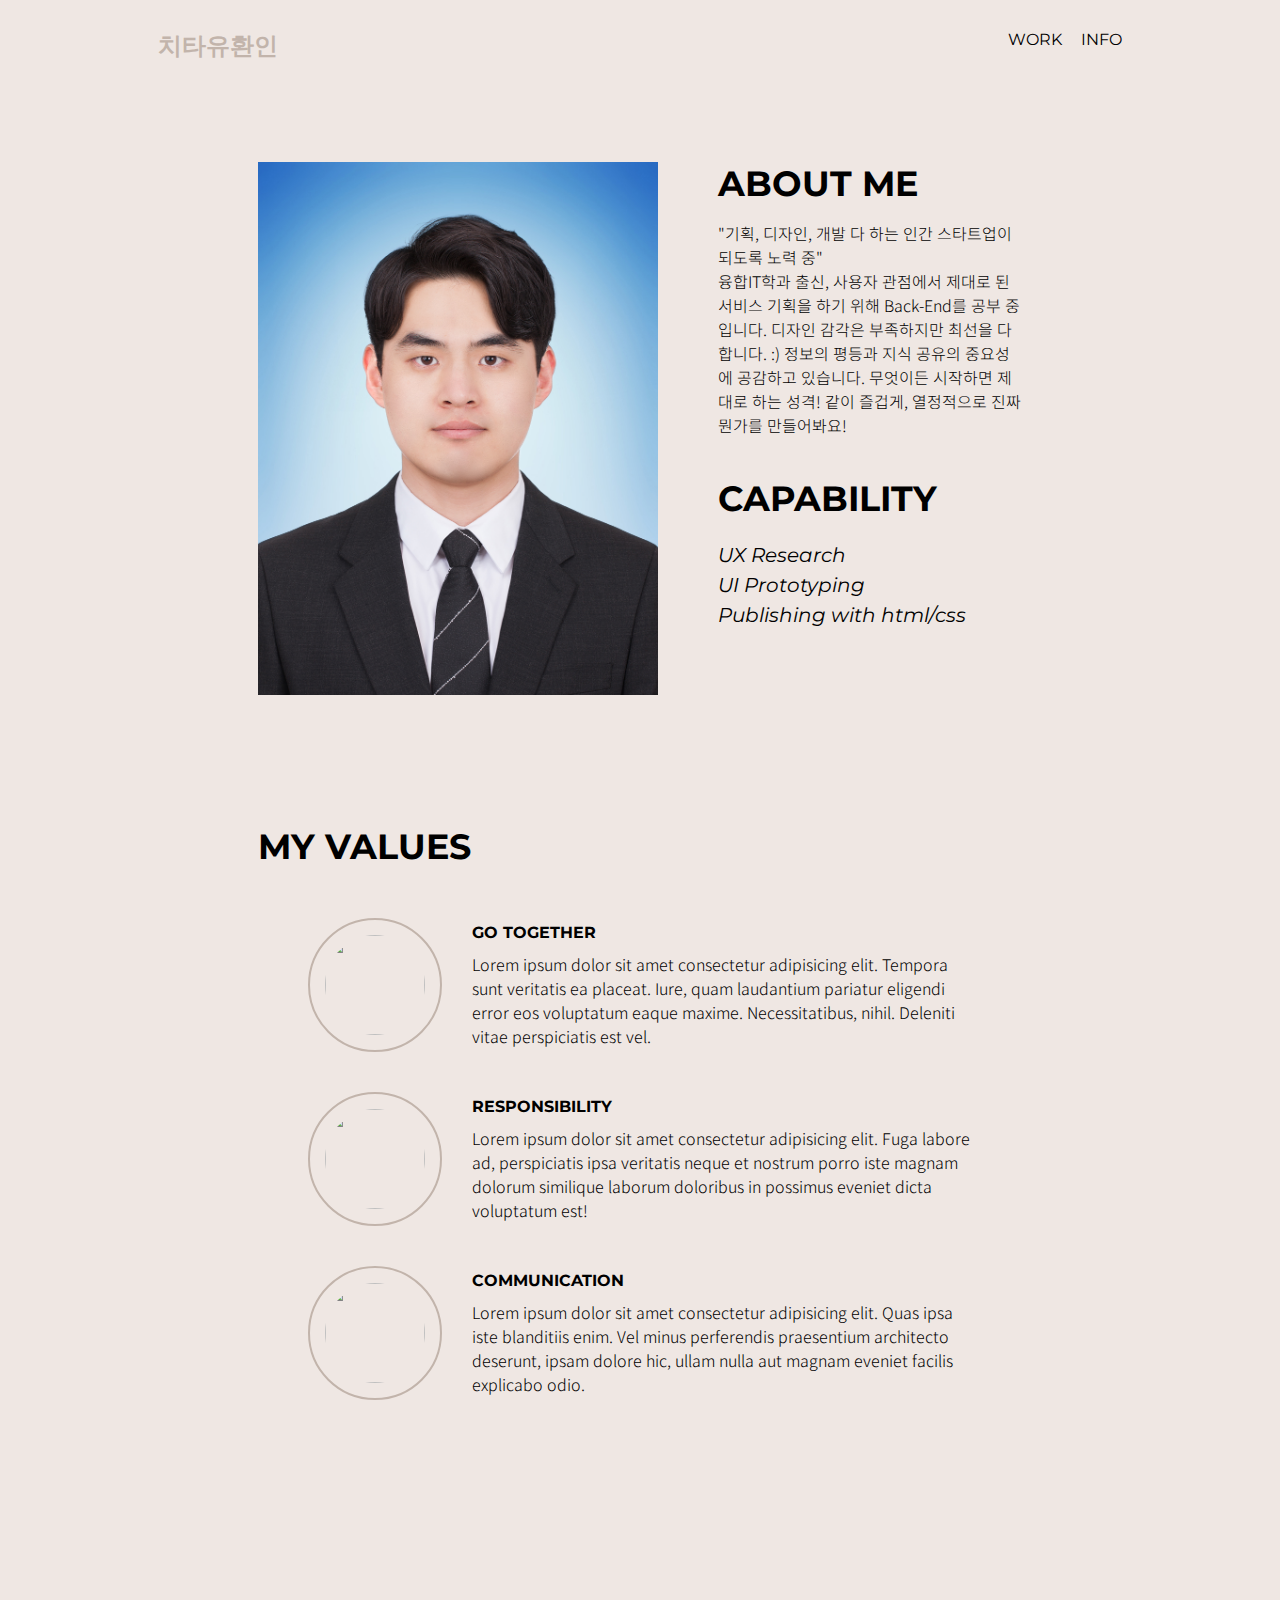
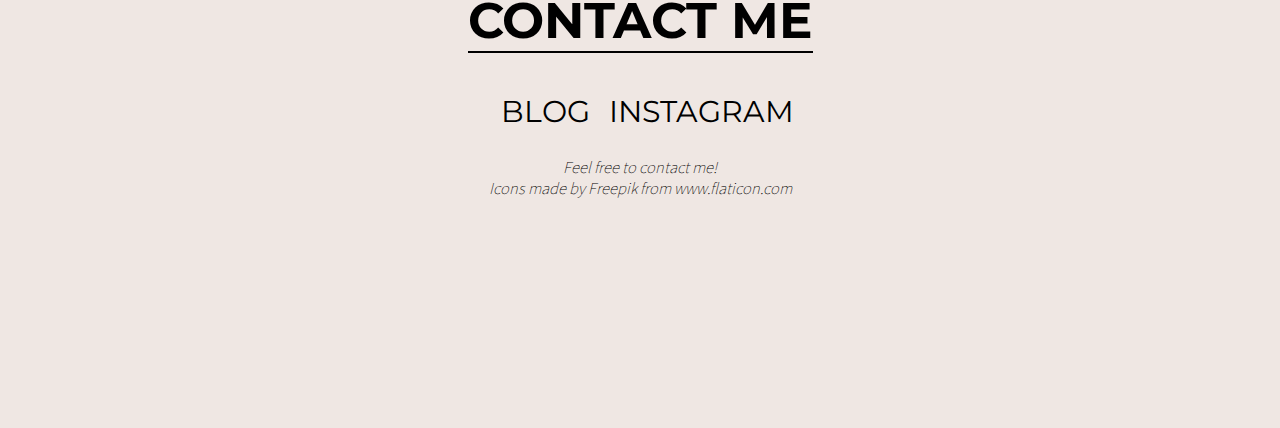
==== info.html @ 23164bc4 "링크 수정" ====
<!DOCTYPE html>
<html lang="en">
<head>
    <meta charset="UTF-8">
    <meta name="viewport" content="width=device-width, initial-scale=1.0">
    <title>INFO</title>

    <link rel="stylesheet" type="text/css" href="/style/style.css">
    
    <link href="https://fonts.googleapis.com/css2?family=Montserrat:ital,wght@0,200;0,400;0,500;0,600;0,800;0,900;1,200;1,400;1,500;1,600;1,800;1,900&display=swap" rel="stylesheet">
    <link href="https://fonts.googleapis.com/css2?family=Noto+Sans+KR:wght@100;300;400;500;700;900&display=swap" rel="stylesheet">


</head>
<body>

    <div class="frame">
        
        <nav class="navigator">
            <h3 class="site-name">치타유환인</h3>
            <ul>
                <li><a class="nav-menu" href="index.html">WORK</a></li>
                <li><a class="nav-menu" href="info.html">INFO</a></li>
            </ul>
        </nav>



        
        <div class="profile-section">
            <img id="profile-picture" src="/img/profile.jpg">
            <div class="introduction">
                <h2>ABOUT ME</h2>
                <p>"기획, 디자인, 개발 다 하는 인간 스타트업이 되도록 노력 중"<br>융합IT학과 출신, 사용자 관점에서 제대로 된 서비스 기획을 하기 위해 Back-End를 공부 중입니다. 디자인 감각은 부족하지만 최선을 다합니다. :) 정보의 평등과 지식 공유의 중요성에 공감하고 있습니다. 무엇이든 시작하면 제대로 하는 성격! 같이 즐겁게, 열정적으로 진짜 뭔가를 만들어봐요! </p>
                <h2>CAPABILITY</h2>
                <p  id="capability">UX Research<br>UI Prototyping<br>Publishing with html/css</p>
            </div>
        </div>

        <h5 class="value-menu">MY VALUES</h5>

        <div class="value-section">
            
            <div class="value">
                <img class="value-icon" src="together.png">
                <div class="value-intro">
                    <h4 class="value-name">GO TOGETHER</h4>
                    <p class="value-exp">Lorem ipsum dolor sit amet consectetur adipisicing elit. Tempora sunt veritatis ea placeat. Iure, quam laudantium pariatur eligendi error eos voluptatum eaque maxime. Necessitatibus, nihil. Deleniti vitae perspiciatis est vel.</p>
                </div>
            </div>


            <div class="value">
                <img class="value-icon" src="partnership.png">
                <div class="value-intro">
                    <h4 class="value-name">RESPONSIBILITY</h4>
                    <p class="value-exp">Lorem ipsum dolor sit amet consectetur adipisicing elit. Fuga labore ad, perspiciatis ipsa veritatis neque et nostrum porro iste magnam dolorum similique laborum doloribus in possimus eveniet dicta voluptatum est!</p>
                </div>
            </div>
            <div class="value">
                <img class="value-icon" src="dove.png">
                <div class="value-intro">
                    <h4 class="value-name">COMMUNICATION</h4>
                    <p class="value-exp">Lorem ipsum dolor sit amet consectetur adipisicing elit. Quas ipsa iste blanditiis enim. Vel minus perferendis praesentium architecto deserunt, ipsam dolore hic, ullam nulla aut magnam eveniet facilis explicabo odio.</p>
                </div>
            </div>
        </div>




        <footer class="footer">
            <h3 class="contact">CONTACT ME</h3>
            <div class="links">
                <a class="kakaotalk" href="https://open.kakao.com/o/sq2VndWf">BLOG</a>
                <a class="github" href="https://github.com/yoohwanihn">INSTAGRAM</a>
            </div>
            <p class="footer-comment"><br>Feel free to contact me!<br>Icons made by <a href="http://www.freepik.com/" title="Freepik">Freepik</a> from <a href="https://www.flaticon.com/" title="Flaticon"> www.flaticon.com</a></p>
        </footer>
        

    </div>

</body>
</html>
---- style/style.css ----
body{
    background-color: #EFE7E3;
}

.frame{
    margin: 30px 150px;
    display: flex;
    flex-direction: column;
}


/*navigator*/

.navigator{
    display: flex;
    flex-direction: row;
    justify-content: space-between;
}

li{
    display: inline;
    align-self: center;
    margin:0;
    margin-left: 15px;
}

ul{
    margin:0;
}

.site-name{
    margin:0;
    font-family: 'Montserrat', sans-serif;
    font-size: 24px;
    color: #C2B4AB;
}

.nav-menu{
    font-family: 'Montserrat', sans-serif;
    font-weight: 400;
    font-size: 16px;
}

a{
    color: black;
    text-decoration: none;
}

a:hover{
    color: white;
    transition: 0.3s;
}


/*dashboard*/


.dashboard{
    display: flex;
    flex-direction: column;
    margin-top: 100px;
    margin-bottom: 70px;
}

.korean-comment{
    font-family: 'Noto Sans KR', sans-serif;
    font-weight: 500;
    font-size: 50px;
}

.sample{
    background-color: pink;
    -webkit-text-stroke: 1px black;
}

.sample:hover{
    background-color: transparent;
    color: white;
    -webkit-text-stroke: 1px black;
    transition: none;
}

.highlight{
    color: white;
    -webkit-text-stroke: 1px black;
}

.highlight:hover{
    background-color: pink;
    color: black;
    transition: none;
}

.type1:hover{
    background-color: yellowgreen;
}

.type2:hover{
    background-color: skyblue;
}

.type3:hover{
    background-color: orange;
}

.english-comment{
    font-family: 'Noto Sans KR', sans-serif;
    font-weight: 100;
    font-size: 15px;
    font-style: italic;

    letter-spacing: -0.3px;
}


/*recent works*/

.recent-menu{
    font-family: 'Montserrat', sans-serif;
    font-size: 15px;
    font-weight: 700;
    color: #C2B4AB;
    
    text-align: right;
    margin-top: 100px;
}



/*footer*/


.footer{
    display: flex;
    flex-direction: column;
    align-items: center;
    margin-bottom: 200px;
}

.contact{
    font-family: 'Montserrat', sans-serif;
    font-size: 50px;
    font-weight: 700;
    color: black;
    margin-bottom: 40px;
    border-bottom: 2px solid black;
}

.links>a{
    font-family: 'Montserrat', sans-serif;
    font-size: 30px;
    font-weight: 400;
    margin-left: 15px;
}

.footer>p{
    font-family: 'Noto Sans KR', sans-serif;
    font-weight: 100;
    font-size: 15px;
    font-style: italic;
    margin: 0;
    margin-top: 5px;
}




/* INFO Section*/


/*profile-section*/

.profile-section{
    display: flex;
    flex-direction: row;
    justify-content: center;
    align-items: flex-start;

    margin: 100px 100px;
}


#profile-picture{
    width: 400px;
    margin-right: 60px;
}

.introduction>h2{
    margin: 0px;
    font-family: 'Montserrat', sans-serif;
    font-size: 35px;
}

.introduction>p{
    font-family: 'Noto Sans KR', sans-serif;
    font-weight: 300;
    font-size: 16px;

    margin-bottom: 40px;
}

#capability{
    font-family: 'Montserrat', sans-serif;
    font-weight: 400;
    font-size: 20px;
    font-style: italic;

    line-height: 30px;
}


/*value section*/

.value-menu{
    font-family: 'Montserrat', sans-serif;
    font-size: 35px;
    margin: 30px 100px;
}

.value-section{
    display: flex;
    flex-direction: column;
    justify-content: flex-start;
    align-content: center;
    margin: 100px 150px;
    margin-top: 20px;
}

.value{
    display: flex;
    flex-direction: row;
    margin-bottom: 40px;
    align-items: center;

}


.value-icon{
    width: 100px;
    height: 100px;

    border: 2px solid #C2B4AB;
    border-radius: 100px;
    padding: 15px;
}

.value-intro{
    margin-left: 30px;
}


.value-name{
    font-family: 'Montserrat', sans-serif;
    font-weight: 700px;
    margin-top: 0px;
    margin-bottom: 10px;
}

.value-exp{
    font-family: 'Noto Sans KR', sans-serif;
    font-weight: 300;
    font-size: 16px;

    margin: 0px;
}




/*footer section*/

.footer-comment{
    text-align: center;
}


a[title="Freepik"]:hover{
    color: black;
    text-decoration: underline;
}

a[title="Flaticon"]:hover{
    color: black;
    text-decoration: underline;
}


/* RECENT WORKS */

.recent-works{
    display: flex;
    flex-direction: column;
}

.article{
    display: flex;
    flex-direction: row;
    margin-bottom: 120px;
    align-items: center;
}

.thumbnail{
    width: 600px;
}

.article-info{
    margin: 0px 20px;
}

.article-name{
    font-family: 'Noto Sans KR', sans-serif;
    font-size: 50px;
    margin-top: 0px;
    margin-bottom: 30px;
}

.article-name:hover{
    color: pink;
    -webkit-text-stroke: 1px black;
    transition: 0.3s;
}



.article-comment{
    font-family: 'Noto Sans KR', sans-serif;
    font-size: 16px;
    font-weight: 100;
}

.more{
    width: content;
    height: content;
    float: right;
    margin-right: 10px;


    font-family: 'Montserrat', sans-serif;
    font-size: 14px;
    background-color: transparent;
    border: none;
    outline: none;
    padding: 0px;
}


#name1{
    position: relative;
    right: 70px;
}

#name1:hover{
    color: skyblue;
}

#name2-1{
    text-align: right;
    position: relative;
    left: 0px;
    margin-bottom: 0px;
}

#name2-2{
    text-align: right;
    position: relative;
    left: 100px;
}

#name2-2:hover{
    color: orange;
}
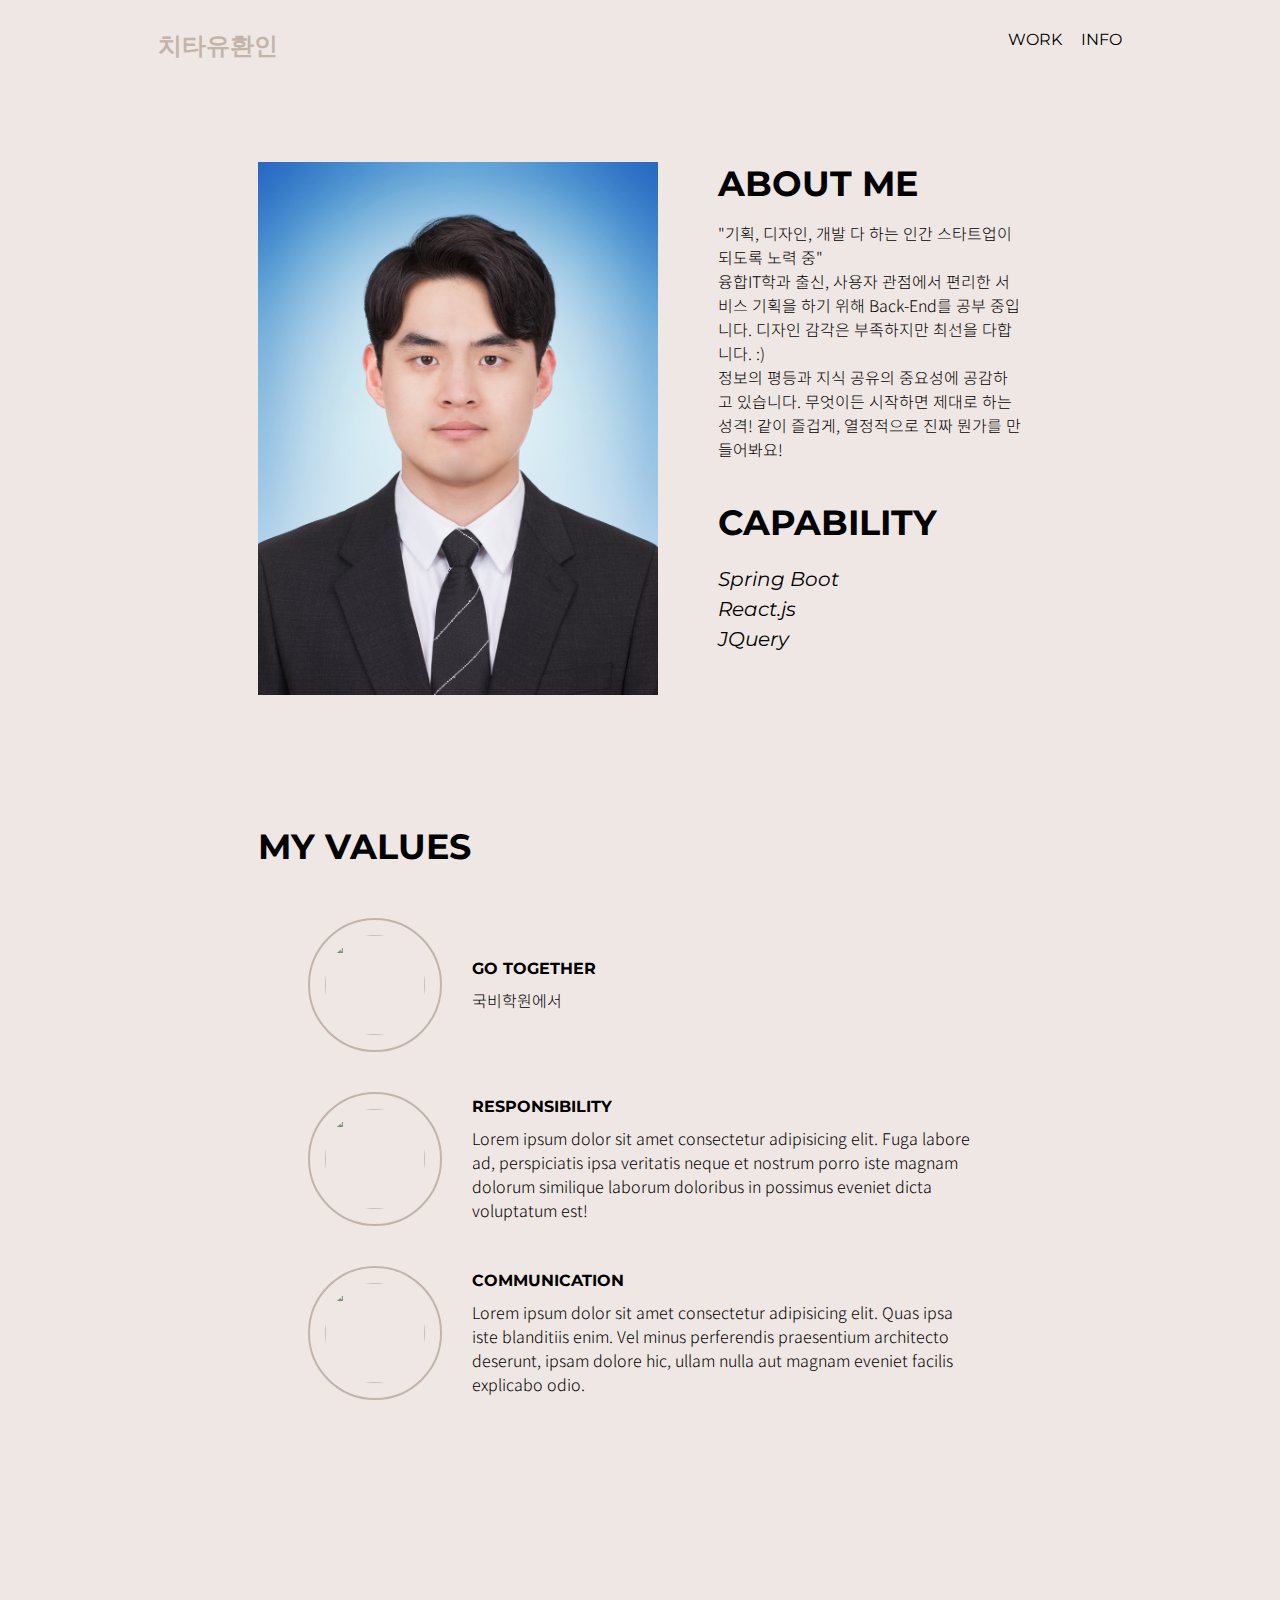
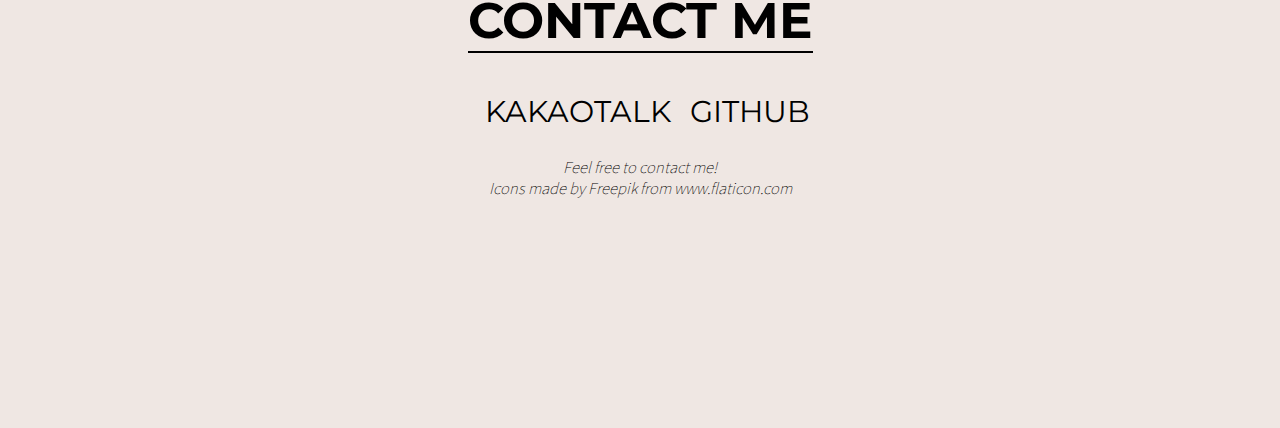
==== commit c9d360ca: "footer수정" ====
--- a/info.html
+++ b/info.html
@@ -31,9 +31,11 @@
             <img id="profile-picture" src="/img/profile.jpg">
             <div class="introduction">
                 <h2>ABOUT ME</h2>
-                <p>"기획, 디자인, 개발 다 하는 인간 스타트업이 되도록 노력 중"<br>융합IT학과 출신, 사용자 관점에서 제대로 된 서비스 기획을 하기 위해 Back-End를 공부 중입니다. 디자인 감각은 부족하지만 최선을 다합니다. :) 정보의 평등과 지식 공유의 중요성에 공감하고 있습니다. 무엇이든 시작하면 제대로 하는 성격! 같이 즐겁게, 열정적으로 진짜 뭔가를 만들어봐요! </p>
+                <p>"기획, 디자인, 개발 다 하는 인간 스타트업이 되도록 노력 중"<br>융합IT학과 출신, 사용자 관점에서 편리한 서비스 기획을 하기 위해 Back-End를 공부 중입니다. 디자인 감각은 부족하지만 최선을 다합니다. :) 
+                    <br>정보의 평등과 지식 공유의 중요성에 공감하고 있습니다. 무엇이든 시작하면 제대로 하는 성격! 같이 즐겁게, 열정적으로 진짜 뭔가를 만들어봐요! 
+                </p>
                 <h2>CAPABILITY</h2>
-                <p  id="capability">UX Research<br>UI Prototyping<br>Publishing with html/css</p>
+                <p  id="capability">Spring Boot<br>React.js<br>JQuery</p>
             </div>
         </div>
 
@@ -45,7 +47,7 @@
                 <img class="value-icon" src="together.png">
                 <div class="value-intro">
                     <h4 class="value-name">GO TOGETHER</h4>
-                    <p class="value-exp">Lorem ipsum dolor sit amet consectetur adipisicing elit. Tempora sunt veritatis ea placeat. Iure, quam laudantium pariatur eligendi error eos voluptatum eaque maxime. Necessitatibus, nihil. Deleniti vitae perspiciatis est vel.</p>
+                    <p class="value-exp">국비학원에서 </p>
                 </div>
             </div>
 
@@ -72,8 +74,8 @@
         <footer class="footer">
             <h3 class="contact">CONTACT ME</h3>
             <div class="links">
-                <a class="kakaotalk" href="https://open.kakao.com/o/sq2VndWf">BLOG</a>
-                <a class="github" href="https://github.com/yoohwanihn">INSTAGRAM</a>
+                <a class="kakaotalk" href="https://open.kakao.com/o/sq2VndWf">KAKAOTALK</a>
+                <a class="github" href="https://github.com/yoohwanihn">GITHUB</a>
             </div>
             <p class="footer-comment"><br>Feel free to contact me!<br>Icons made by <a href="http://www.freepik.com/" title="Freepik">Freepik</a> from <a href="https://www.flaticon.com/" title="Flaticon"> www.flaticon.com</a></p>
         </footer>
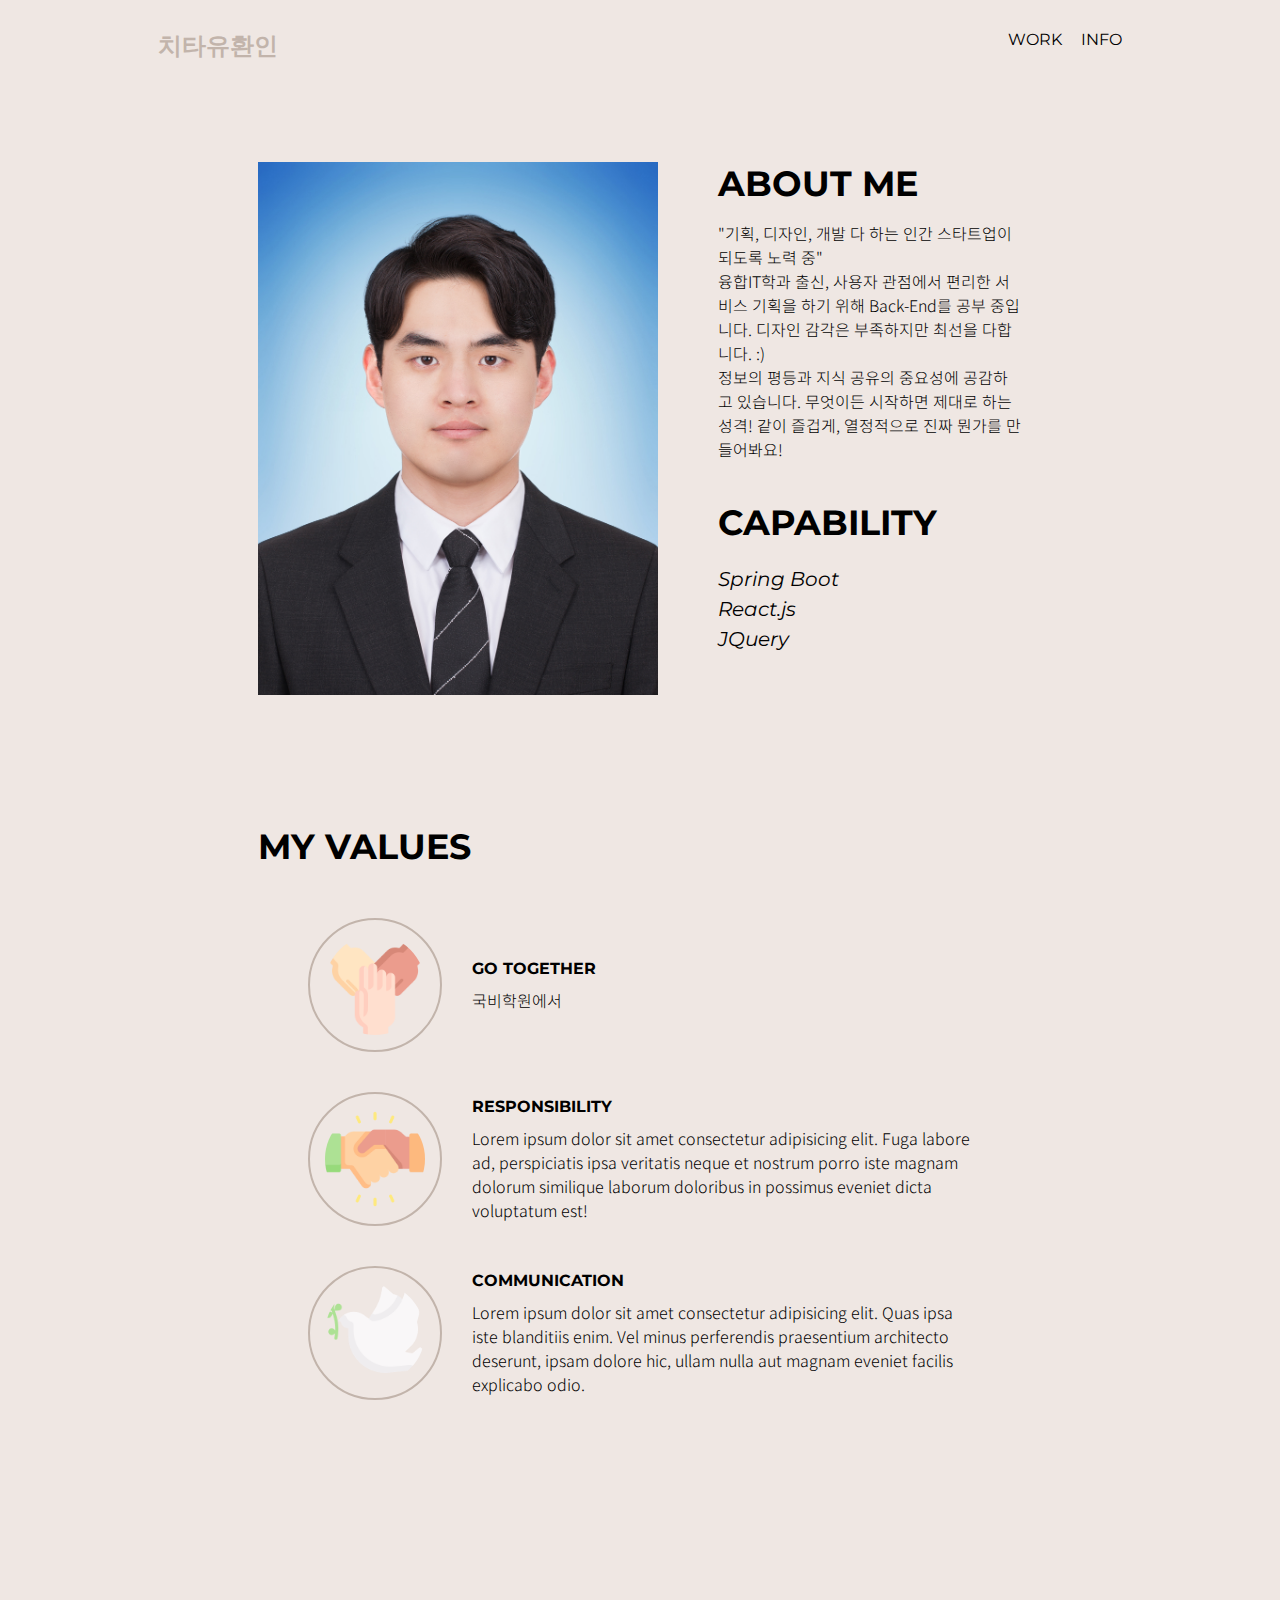
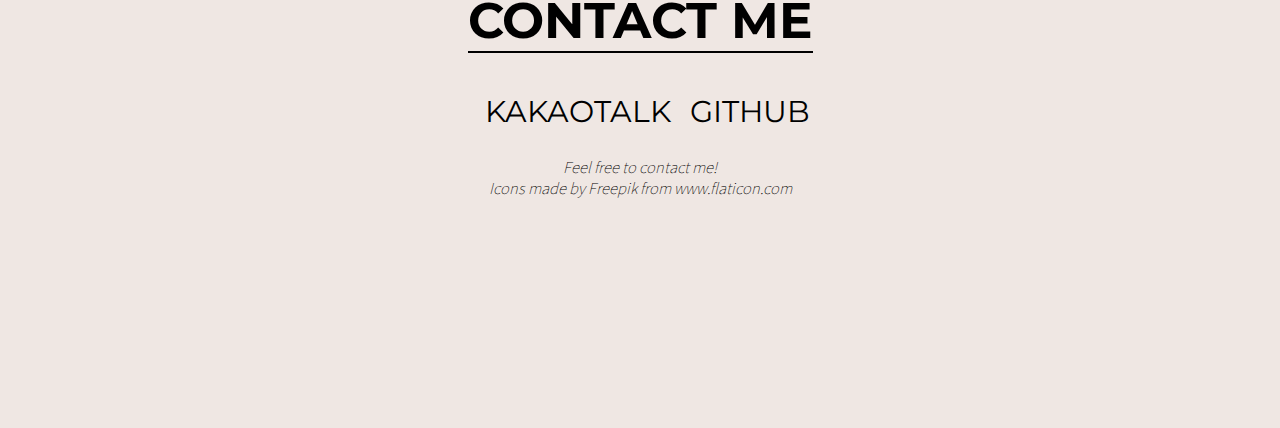
==== commit 555d327d: "img 파일 추가" ====
--- a/info.html
+++ b/info.html
@@ -44,7 +44,7 @@
         <div class="value-section">
             
             <div class="value">
-                <img class="value-icon" src="together.png">
+                <img class="value-icon" src="/img/together.png">
                 <div class="value-intro">
                     <h4 class="value-name">GO TOGETHER</h4>
                     <p class="value-exp">국비학원에서 </p>
@@ -53,14 +53,14 @@
 
 
             <div class="value">
-                <img class="value-icon" src="partnership.png">
+                <img class="value-icon" src="/img/partnership.png">
                 <div class="value-intro">
                     <h4 class="value-name">RESPONSIBILITY</h4>
                     <p class="value-exp">Lorem ipsum dolor sit amet consectetur adipisicing elit. Fuga labore ad, perspiciatis ipsa veritatis neque et nostrum porro iste magnam dolorum similique laborum doloribus in possimus eveniet dicta voluptatum est!</p>
                 </div>
             </div>
             <div class="value">
-                <img class="value-icon" src="dove.png">
+                <img class="value-icon" src="/img/dove.png">
                 <div class="value-intro">
                     <h4 class="value-name">COMMUNICATION</h4>
                     <p class="value-exp">Lorem ipsum dolor sit amet consectetur adipisicing elit. Quas ipsa iste blanditiis enim. Vel minus perferendis praesentium architecto deserunt, ipsam dolore hic, ullam nulla aut magnam eveniet facilis explicabo odio.</p>
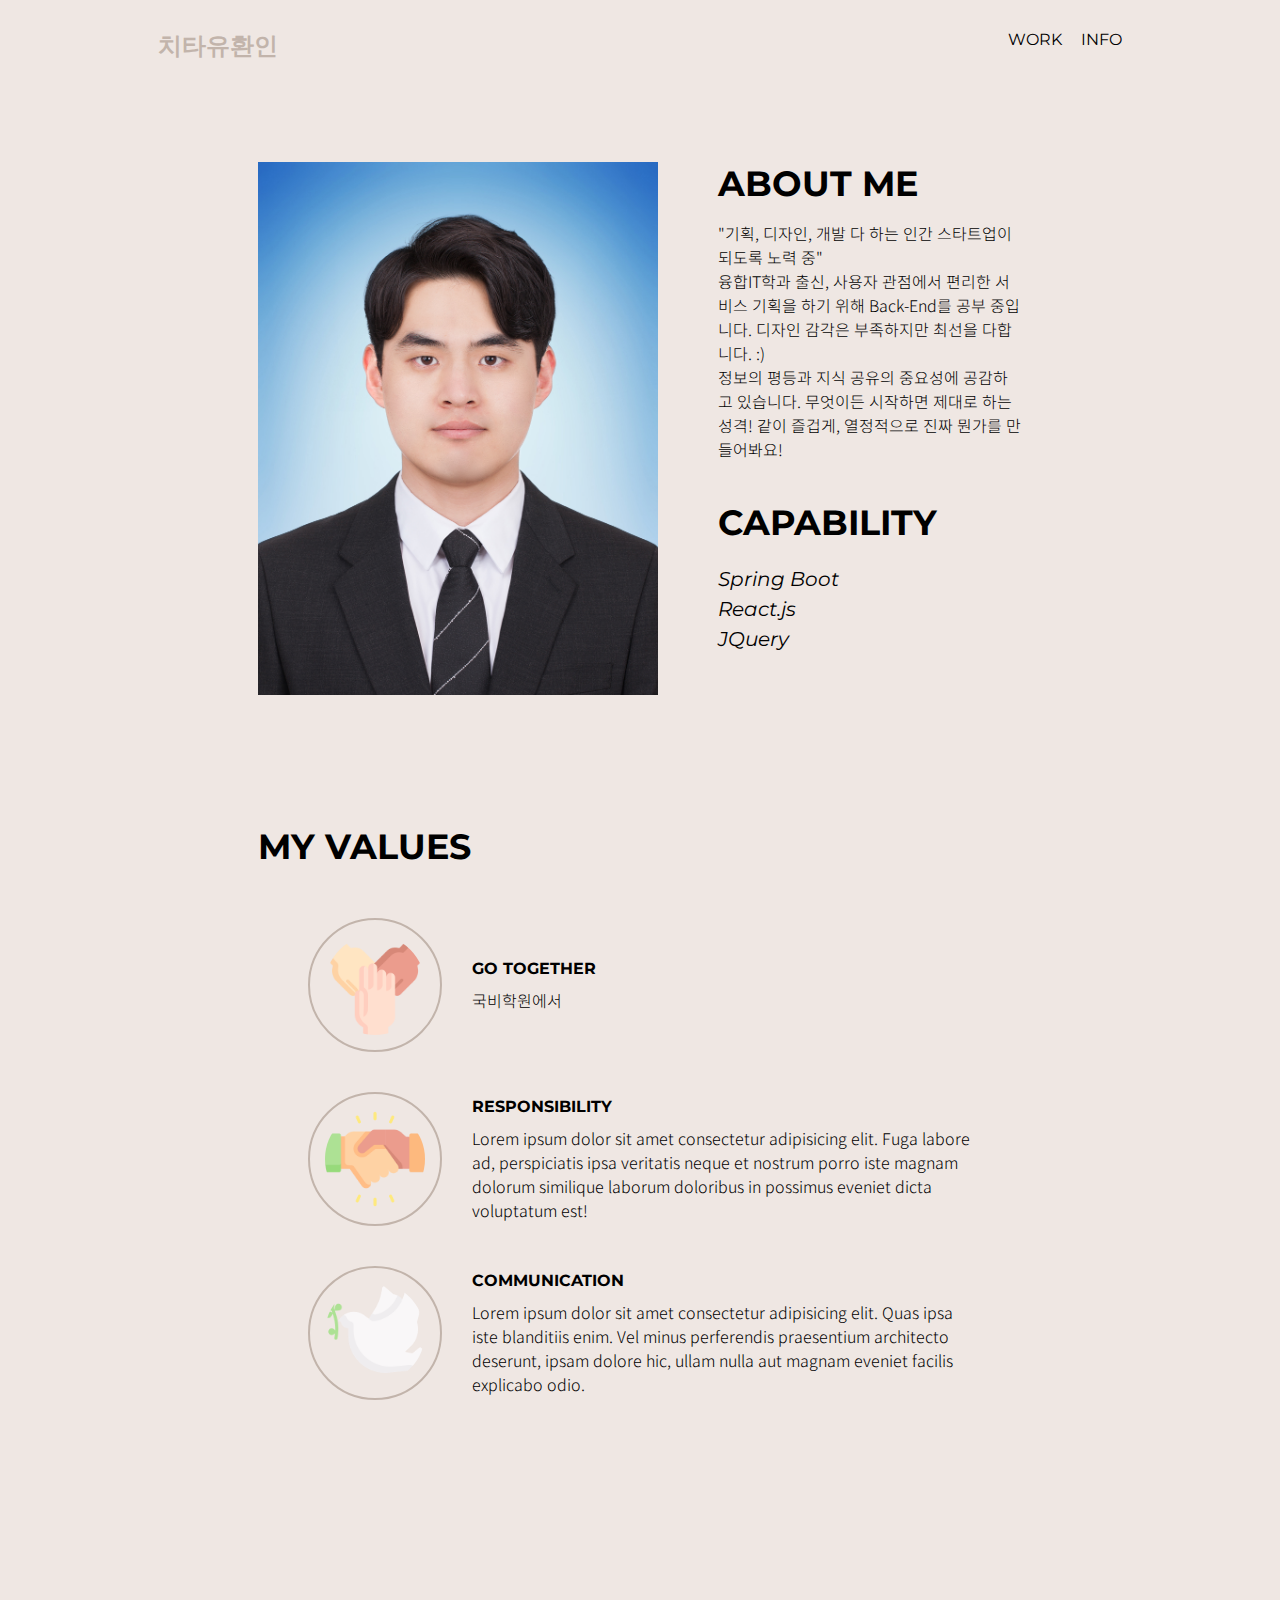
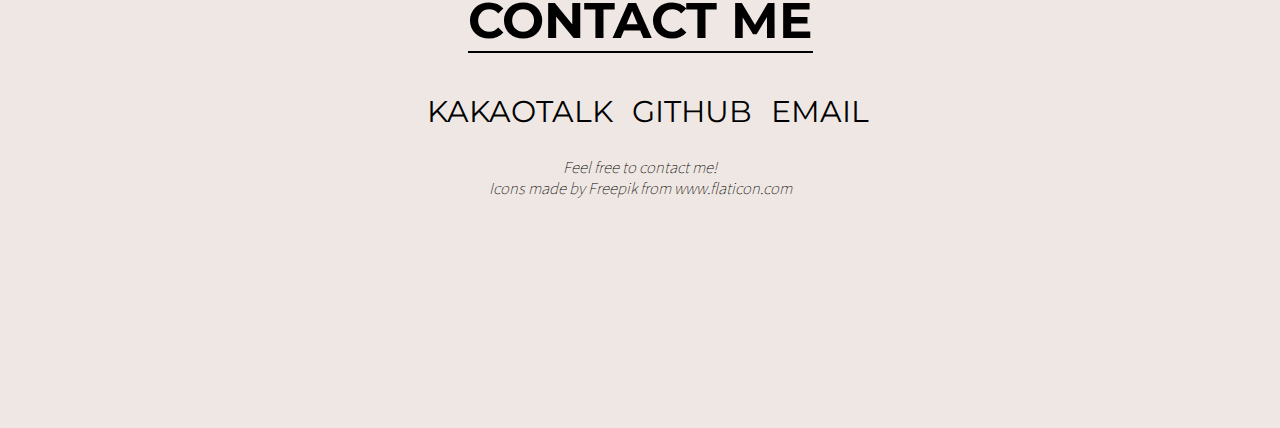
==== commit 55434e2a: "메일 추가" ====
--- a/info.html
+++ b/info.html
@@ -76,6 +76,7 @@
             <div class="links">
                 <a class="kakaotalk" href="https://open.kakao.com/o/sq2VndWf">KAKAOTALK</a>
                 <a class="github" href="https://github.com/yoohwanihn">GITHUB</a>
+                <a class="email" href="mailto:iibuzz@naver.com">EMAIL</a>
             </div>
             <p class="footer-comment"><br>Feel free to contact me!<br>Icons made by <a href="http://www.freepik.com/" title="Freepik">Freepik</a> from <a href="https://www.flaticon.com/" title="Flaticon"> www.flaticon.com</a></p>
         </footer>
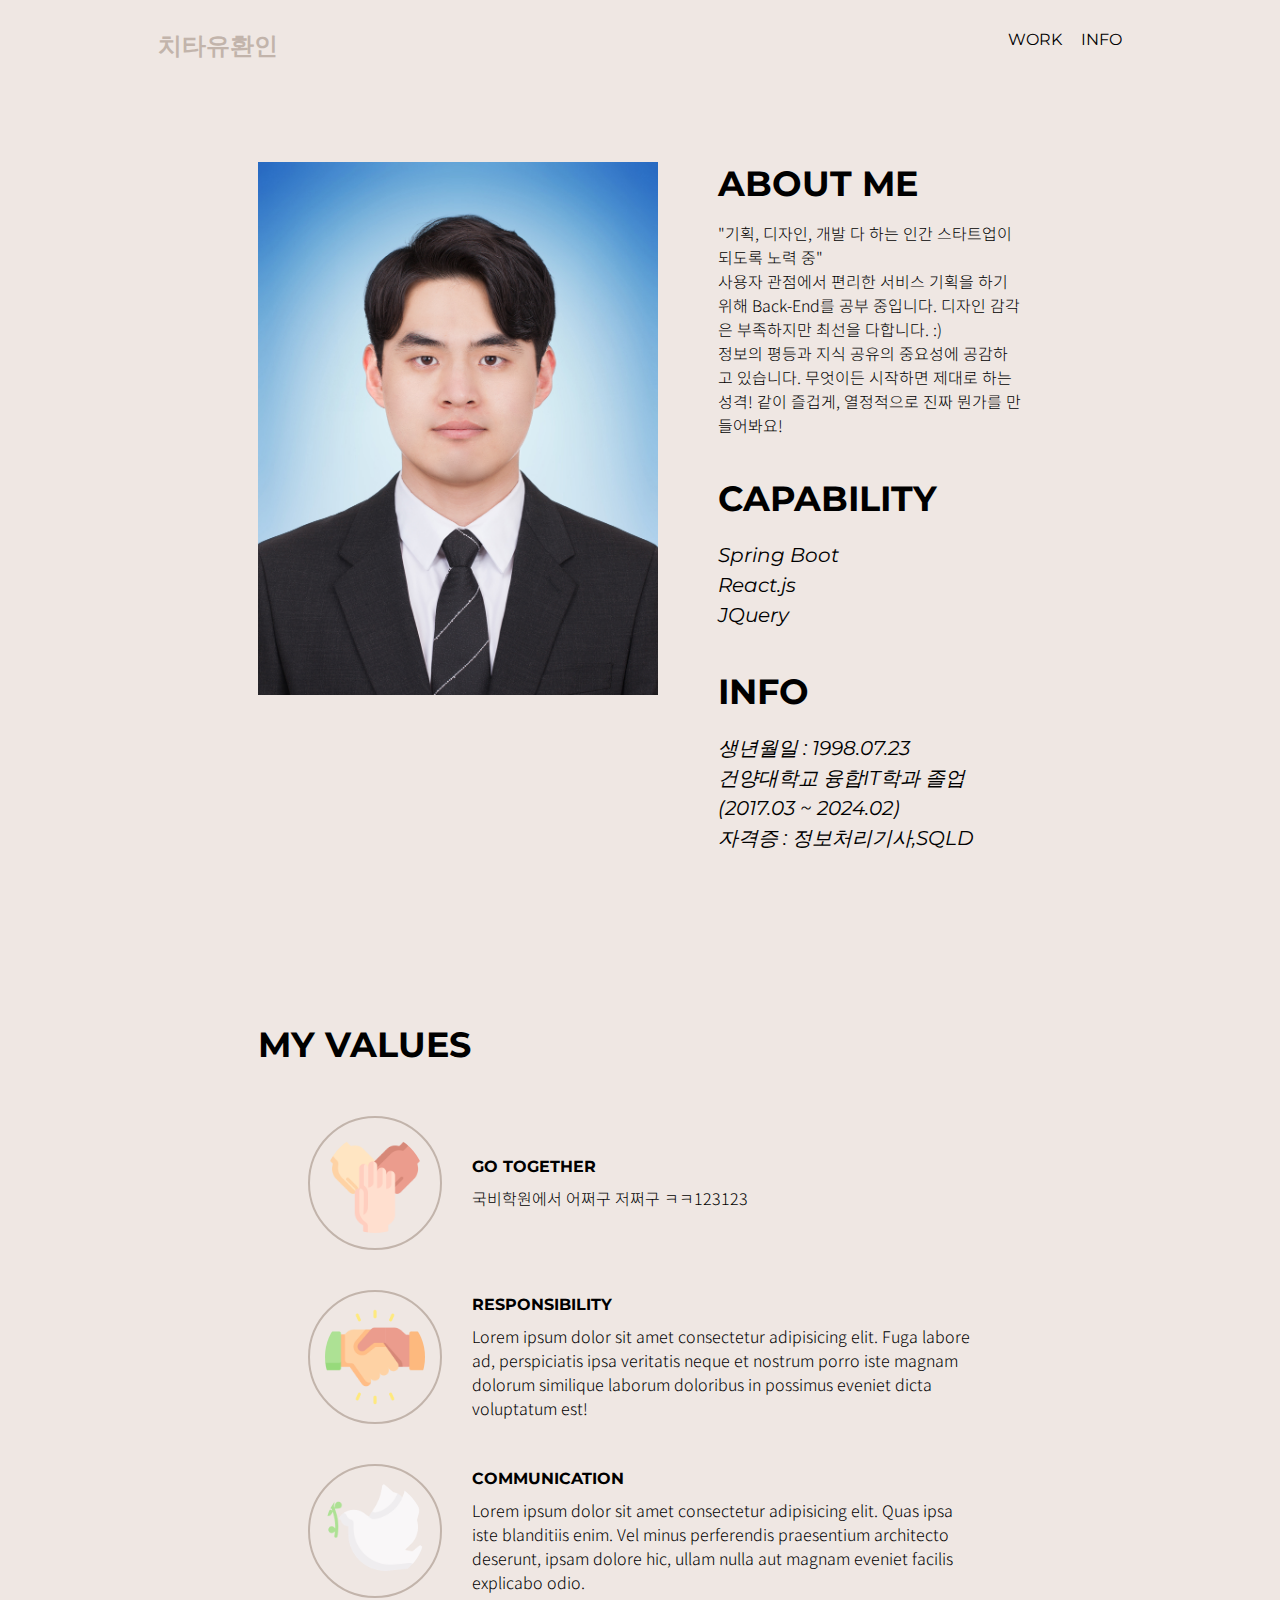
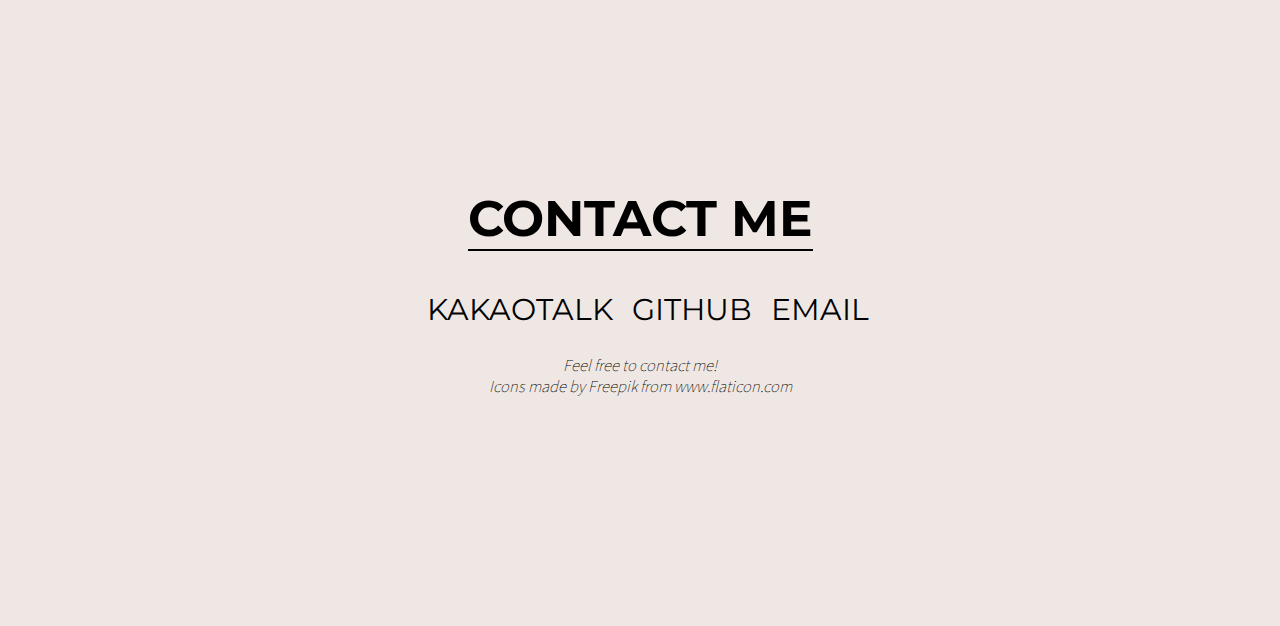
==== commit 1f89f755: "정보 수정-3" ====
--- a/info.html
+++ b/info.html
@@ -29,13 +29,17 @@
         
         <div class="profile-section">
             <img id="profile-picture" src="/img/profile.jpg">
+            
+
             <div class="introduction">
                 <h2>ABOUT ME</h2>
-                <p>"기획, 디자인, 개발 다 하는 인간 스타트업이 되도록 노력 중"<br>융합IT학과 출신, 사용자 관점에서 편리한 서비스 기획을 하기 위해 Back-End를 공부 중입니다. 디자인 감각은 부족하지만 최선을 다합니다. :) 
+                <p>"기획, 디자인, 개발 다 하는 인간 스타트업이 되도록 노력 중"<br>사용자 관점에서 편리한 서비스 기획을 하기 위해 Back-End를 공부 중입니다. 디자인 감각은 부족하지만 최선을 다합니다. :) 
                     <br>정보의 평등과 지식 공유의 중요성에 공감하고 있습니다. 무엇이든 시작하면 제대로 하는 성격! 같이 즐겁게, 열정적으로 진짜 뭔가를 만들어봐요! 
                 </p>
                 <h2>CAPABILITY</h2>
                 <p  id="capability">Spring Boot<br>React.js<br>JQuery</p>
+                <h2>INFO</h2>
+                <p  id="capability">생년월일 : 1998.07.23<br>건양대학교 융합IT학과 졸업(2017.03 ~ 2024.02)<br>자격증 : 정보처리기사,SQLD</p>
             </div>
         </div>
 
@@ -47,7 +51,7 @@
                 <img class="value-icon" src="/img/together.png">
                 <div class="value-intro">
                     <h4 class="value-name">GO TOGETHER</h4>
-                    <p class="value-exp">국비학원에서 </p>
+                    <p class="value-exp">국비학원에서 어쩌구 저쩌구 ㅋㅋ123123 </p>
                 </div>
             </div>
 
--- a/style/style.css
+++ b/style/style.css
@@ -162,9 +162,6 @@
     margin-top: 5px;
 }
 
-
-
-
 /* INFO Section*/
 
 
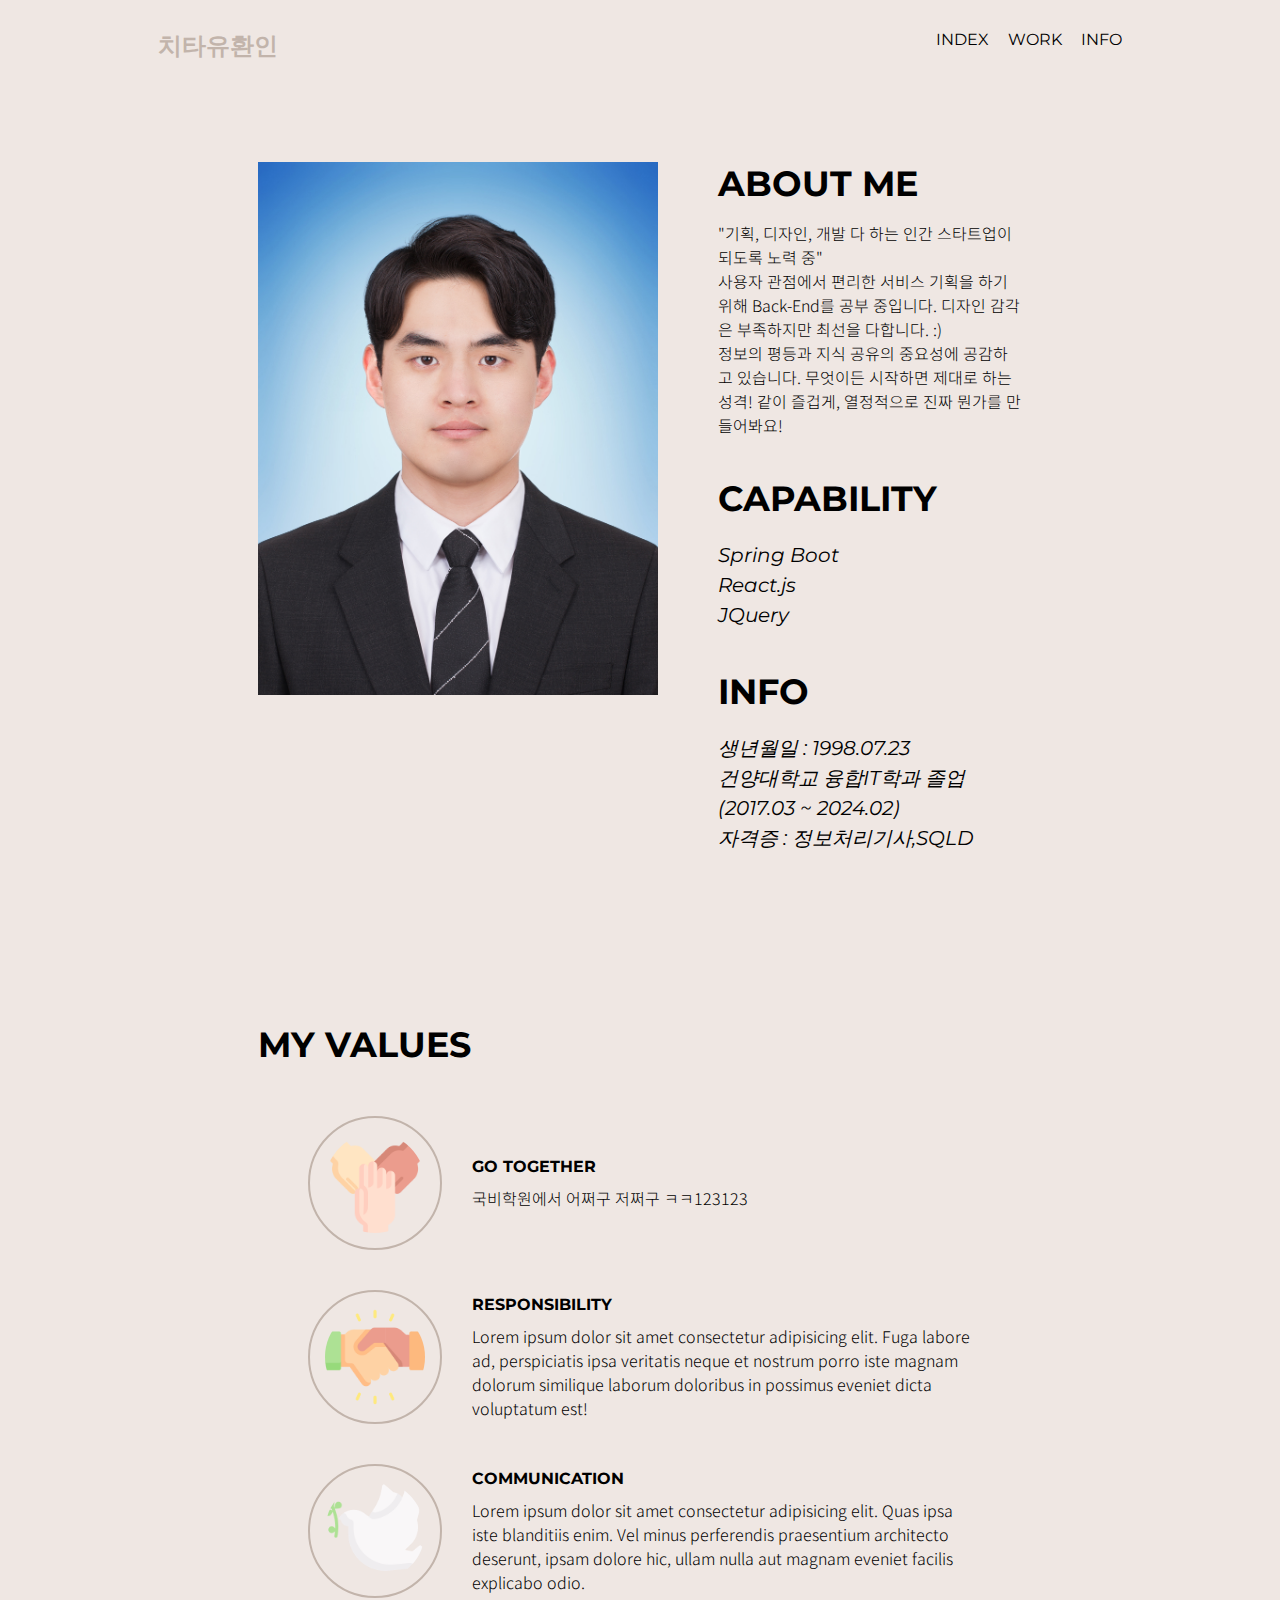
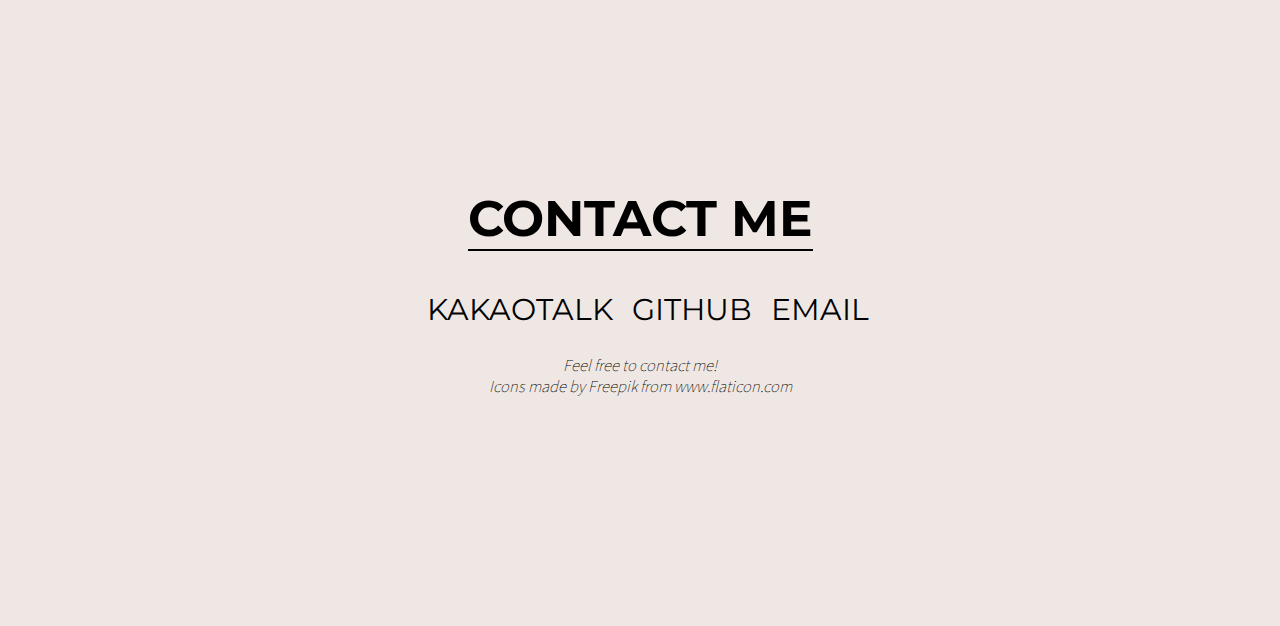
==== commit eec3bcce: "work페이지 추가, 네비바 수정" ====
--- a/info.html
+++ b/info.html
@@ -15,18 +15,15 @@
 <body>
 
     <div class="frame">
-        
         <nav class="navigator">
-            <h3 class="site-name">치타유환인</h3>
+            <a href="index.html"><h3 class="site-name">치타유환인</h3></a>
             <ul>
-                <li><a class="nav-menu" href="index.html">WORK</a></li>
+                <li><a class="nav-menu" href="index.html">INDEX</a></li>
+                <li><a class="nav-menu" href="work.html">WORK</a></li>
                 <li><a class="nav-menu" href="info.html">INFO</a></li>
             </ul>
         </nav>
 
-
-
-        
         <div class="profile-section">
             <img id="profile-picture" src="/img/profile.jpg">
             
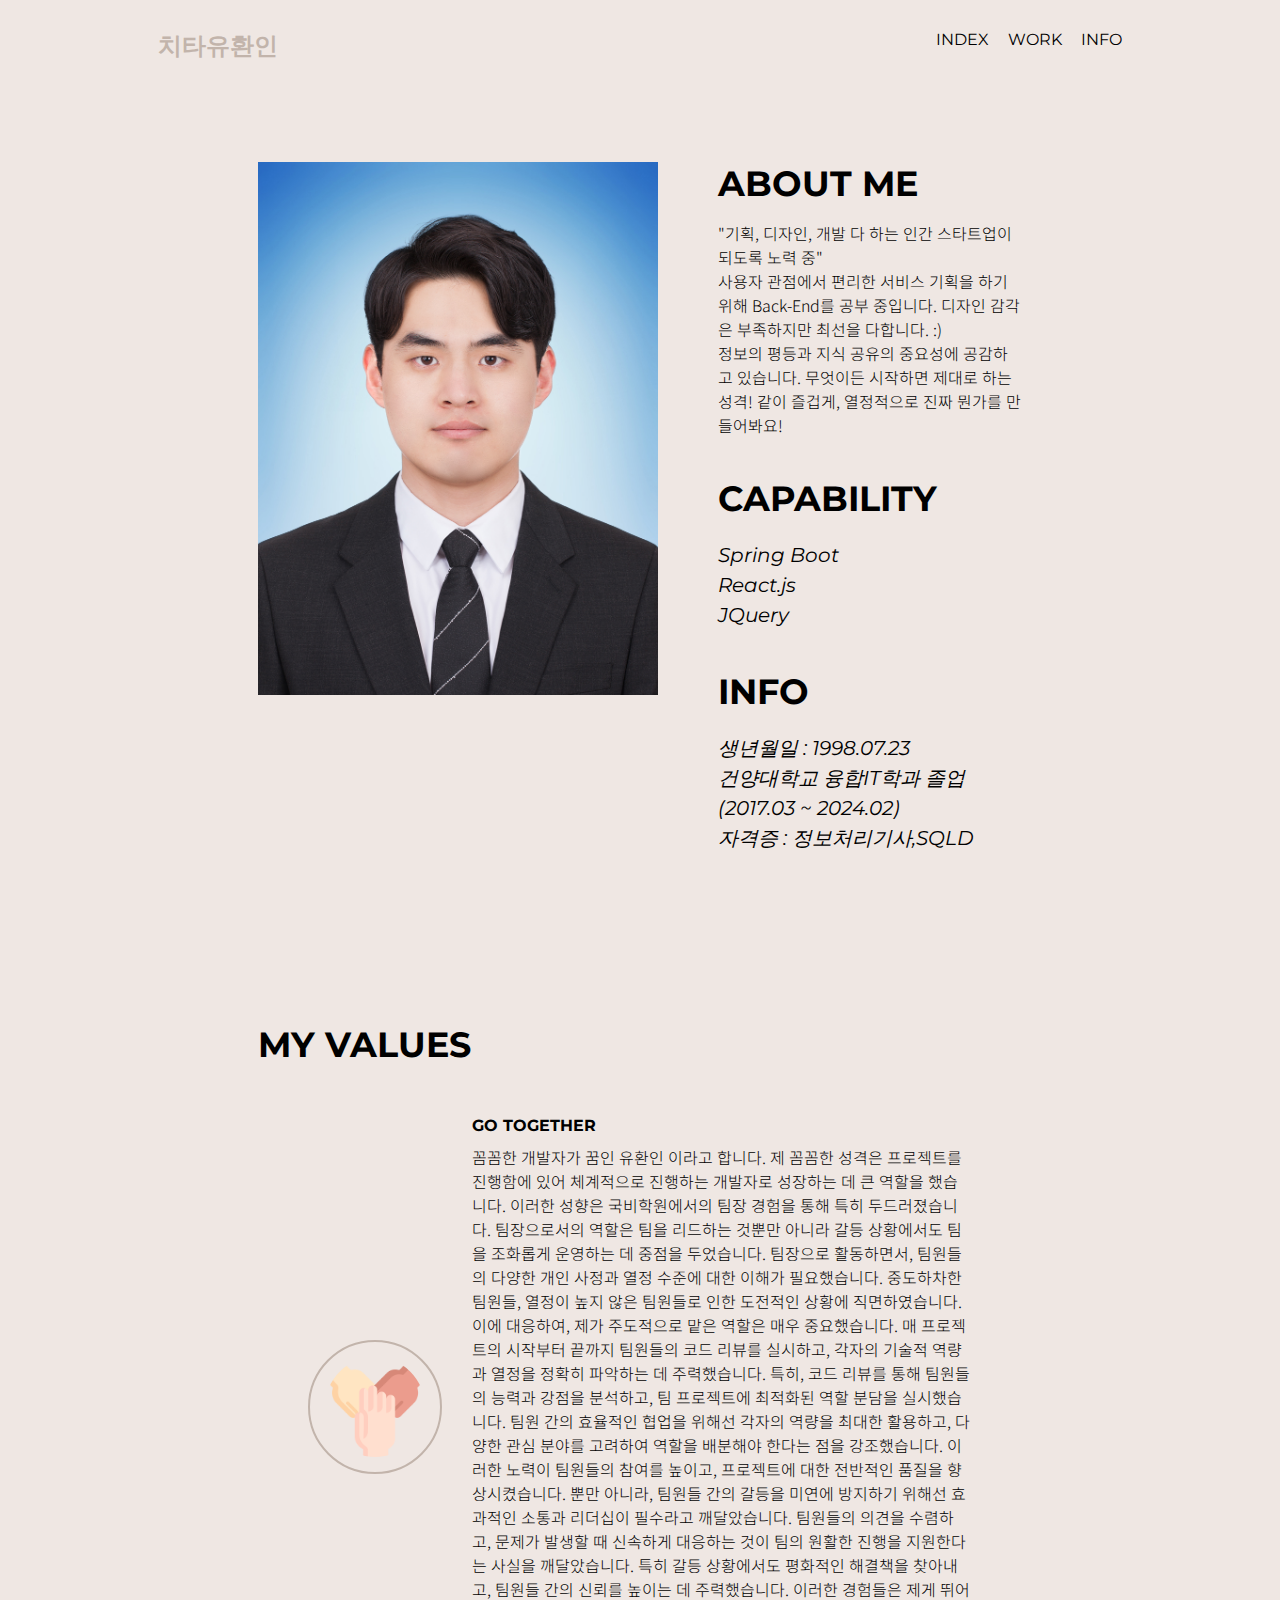
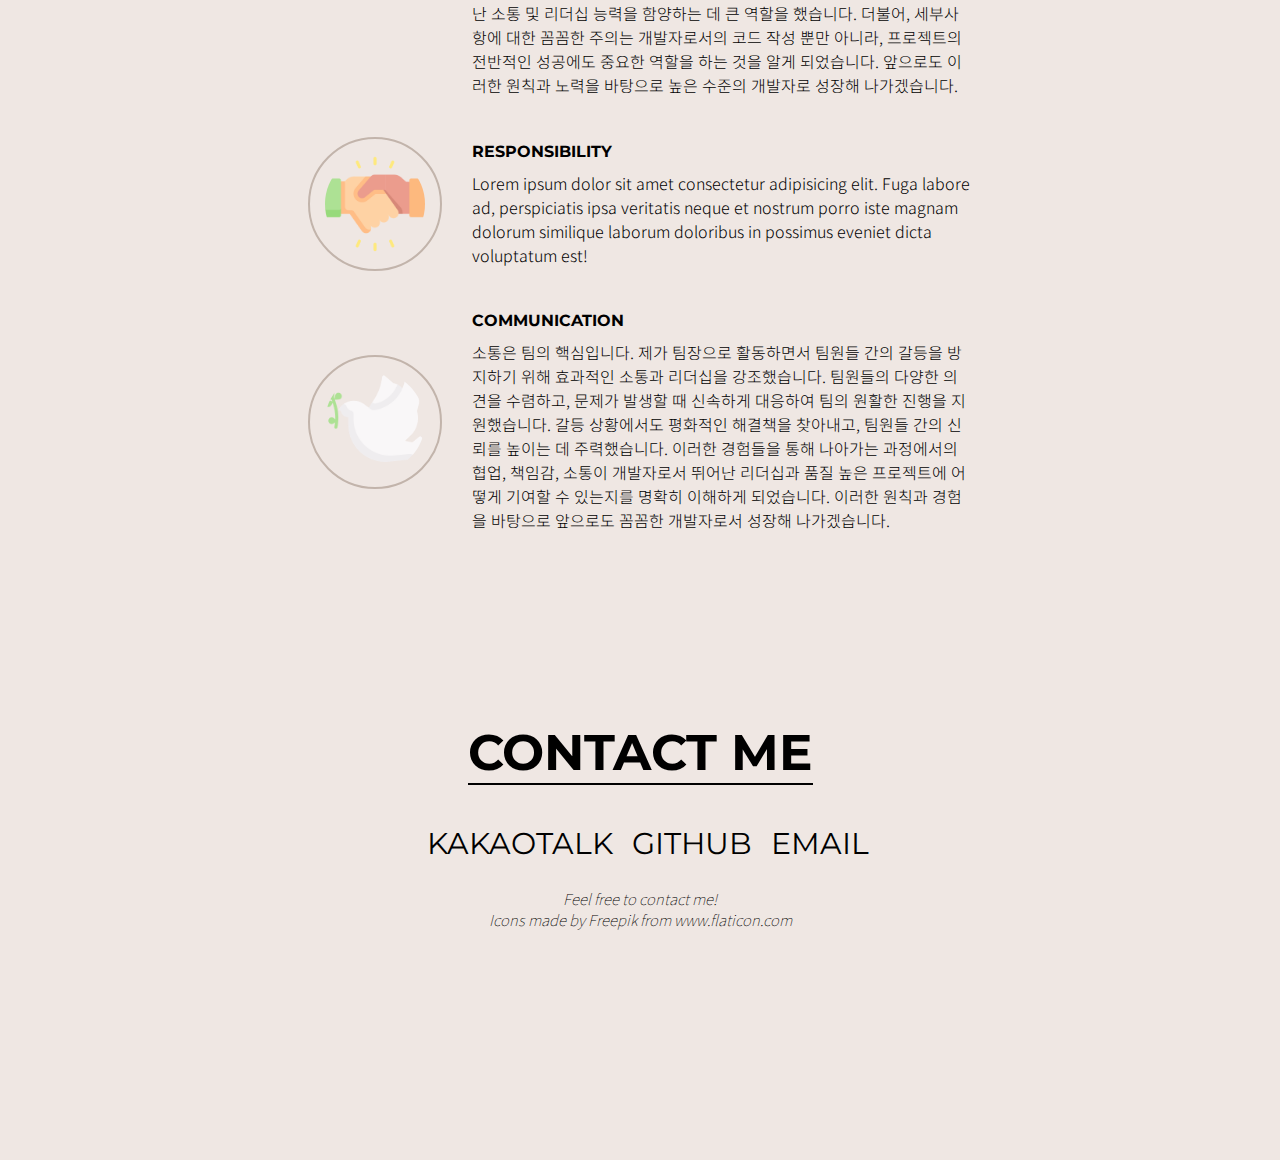
==== commit 18ea9bd2: "Update info.html" ====
--- a/info.html
+++ b/info.html
@@ -48,7 +48,12 @@
                 <img class="value-icon" src="/img/together.png">
                 <div class="value-intro">
                     <h4 class="value-name">GO TOGETHER</h4>
-                    <p class="value-exp">국비학원에서 어쩌구 저쩌구 ㅋㅋ123123 </p>
+                    <p class="value-exp">꼼꼼한 개발자가 꿈인 유환인 이라고 합니다. 제 꼼꼼한 성격은 프로젝트를 진행함에 있어 체계적으로 진행하는 개발자로 성장하는 데 큰 역할을 했습니다. 이러한 성향은 국비학원에서의 팀장 경험을 통해 특히 두드러졌습니다. 팀장으로서의 역할은 팀을 리드하는 것뿐만 아니라 갈등 상황에서도 팀을 조화롭게 운영하는 데 중점을 두었습니다.
+                        팀장으로 활동하면서, 팀원들의 다양한 개인 사정과 열정 수준에 대한 이해가 필요했습니다. 중도하차한 팀원들, 열정이 높지 않은 팀원들로 인한 도전적인 상황에 직면하였습니다. 이에 대응하여, 제가 주도적으로 맡은 역할은 매우 중요했습니다. 매 프로젝트의 시작부터 끝까지 팀원들의 코드 리뷰를 실시하고, 각자의 기술적 역량과 열정을 정확히 파악하는 데 주력했습니다.
+                        특히, 코드 리뷰를 통해 팀원들의 능력과 강점을 분석하고, 팀 프로젝트에 최적화된 역할 분담을 실시했습니다. 팀원 간의 효율적인 협업을 위해선 각자의 역량을 최대한 활용하고, 다양한 관심 분야를 고려하여 역할을 배분해야 한다는 점을 강조했습니다. 이러한 노력이 팀원들의 참여를 높이고, 프로젝트에 대한 전반적인 품질을 향상시켰습니다.
+                        뿐만 아니라, 팀원들 간의 갈등을 미연에 방지하기 위해선 효과적인 소통과 리더십이 필수라고 깨달았습니다. 팀원들의 의견을 수렴하고, 문제가 발생할 때 신속하게 대응하는 것이 팀의 원활한 진행을 지원한다는 사실을 깨달았습니다. 특히 갈등 상황에서도 평화적인 해결책을 찾아내고, 팀원들 간의 신뢰를 높이는 데 주력했습니다.
+                        이러한 경험들은 제게 뛰어난 소통 및 리더십 능력을 함양하는 데 큰 역할을 했습니다. 더불어, 세부사항에 대한 꼼꼼한 주의는 개발자로서의 코드 작성 뿐만 아니라, 프로젝트의 전반적인 성공에도 중요한 역할을 하는 것을 알게 되었습니다. 앞으로도 이러한 원칙과 노력을 바탕으로 높은 수준의 개발자로 성장해 나가겠습니다.
+                        </p>
                 </div>
             </div>
 
@@ -64,7 +69,11 @@
                 <img class="value-icon" src="/img/dove.png">
                 <div class="value-intro">
                     <h4 class="value-name">COMMUNICATION</h4>
-                    <p class="value-exp">Lorem ipsum dolor sit amet consectetur adipisicing elit. Quas ipsa iste blanditiis enim. Vel minus perferendis praesentium architecto deserunt, ipsam dolore hic, ullam nulla aut magnam eveniet facilis explicabo odio.</p>
+                    <p class="value-exp">
+                        소통은 팀의 핵심입니다. 제가 팀장으로 활동하면서 팀원들 간의 갈등을 방지하기 위해 효과적인 소통과 리더십을 강조했습니다.
+                        팀원들의 다양한 의견을 수렴하고, 문제가 발생할 때 신속하게 대응하여 팀의 원활한 진행을 지원했습니다. 갈등 상황에서도 평화적인 해결책을 찾아내고, 팀원들 간의 신뢰를 높이는 데 주력했습니다. 이러한 경험들을 통해 나아가는 과정에서의 협업, 책임감, 소통이 개발자로서 뛰어난 리더십과 품질 높은 프로젝트에 어떻게 기여할 수 있는지를 명확히 이해하게 되었습니다. 
+                        이러한 원칙과 경험을 바탕으로 앞으로도 꼼꼼한 개발자로서 성장해 나가겠습니다.
+                    </p>
                 </div>
             </div>
         </div>
--- a/style/style.css
+++ b/style/style.css
@@ -112,6 +112,14 @@
     letter-spacing: -0.3px;
 }
 
+.day-comment{
+    font-family: 'Noto Sans KR', sans-serif;
+    font-weight: 100;
+    font-size: 45px;
+    font-style: italic;
+
+    letter-spacing: -0.3px;
+}
 
 /*recent works*/
 
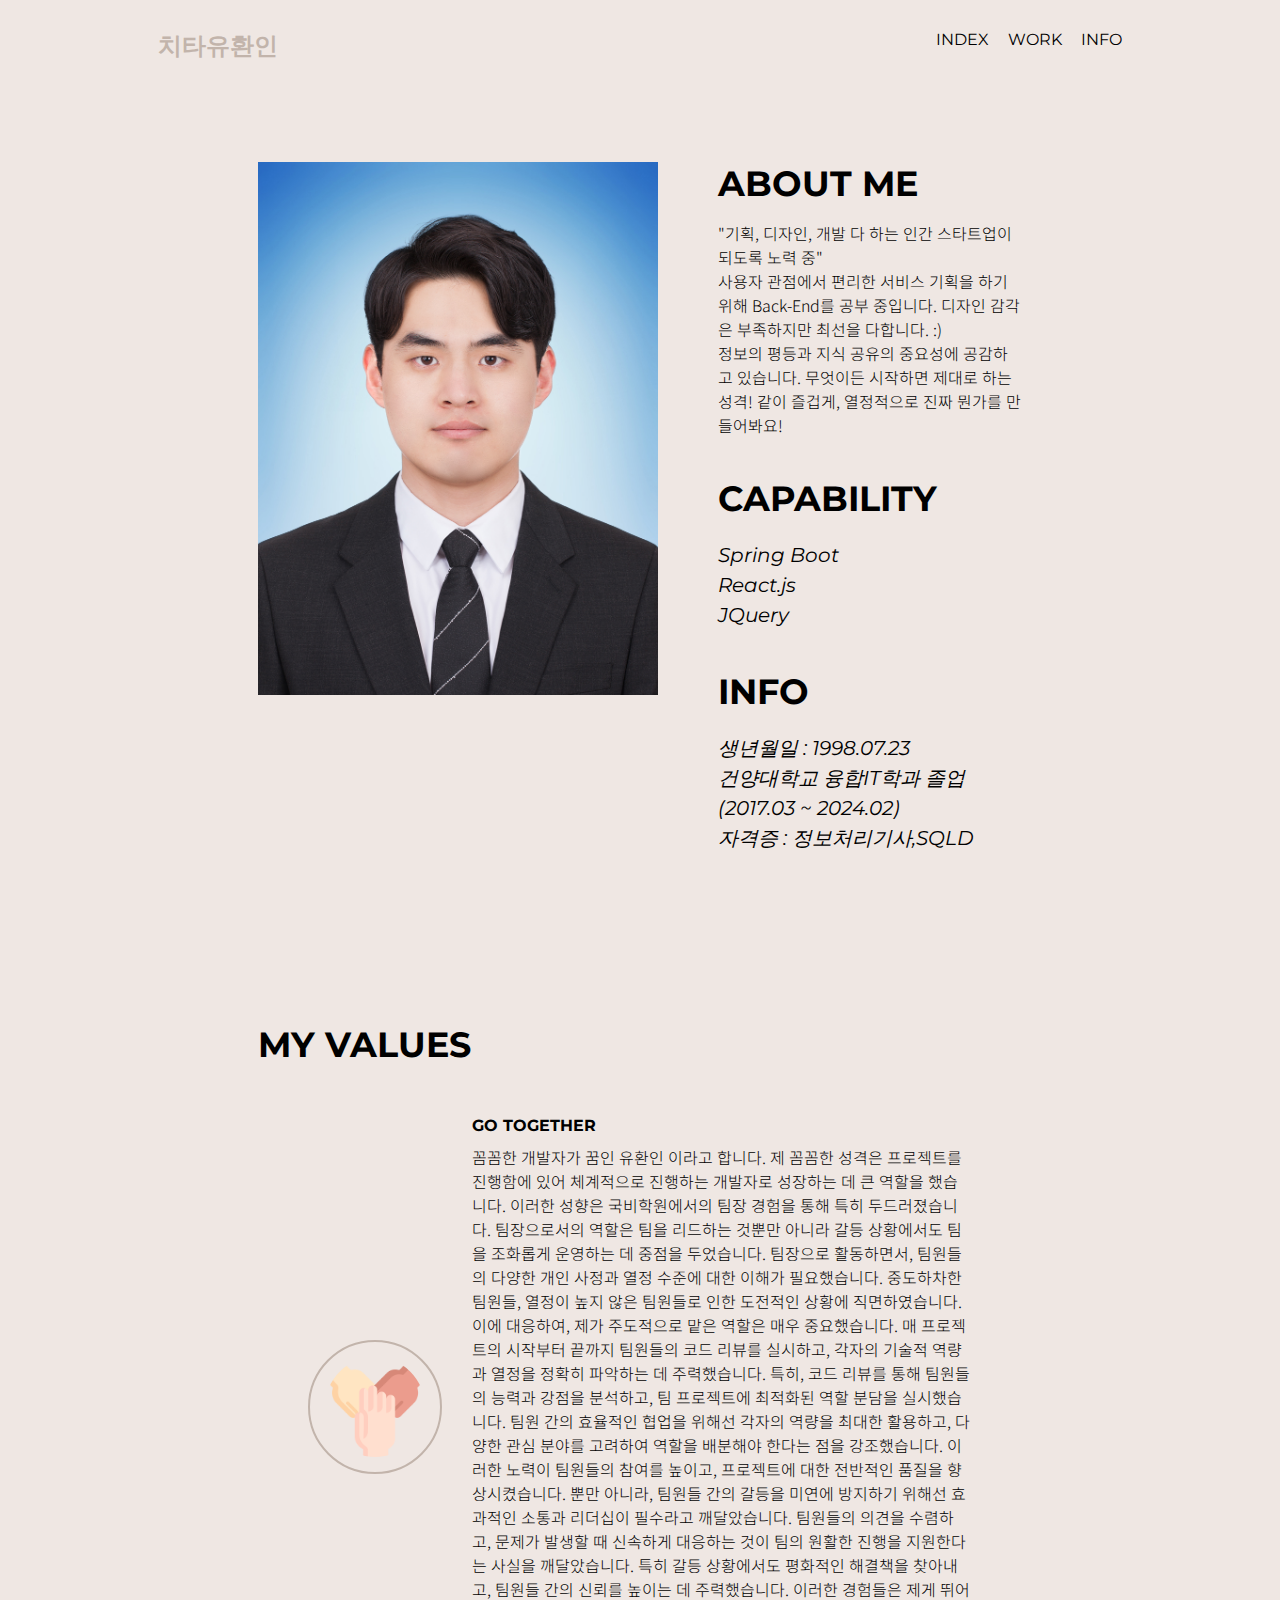
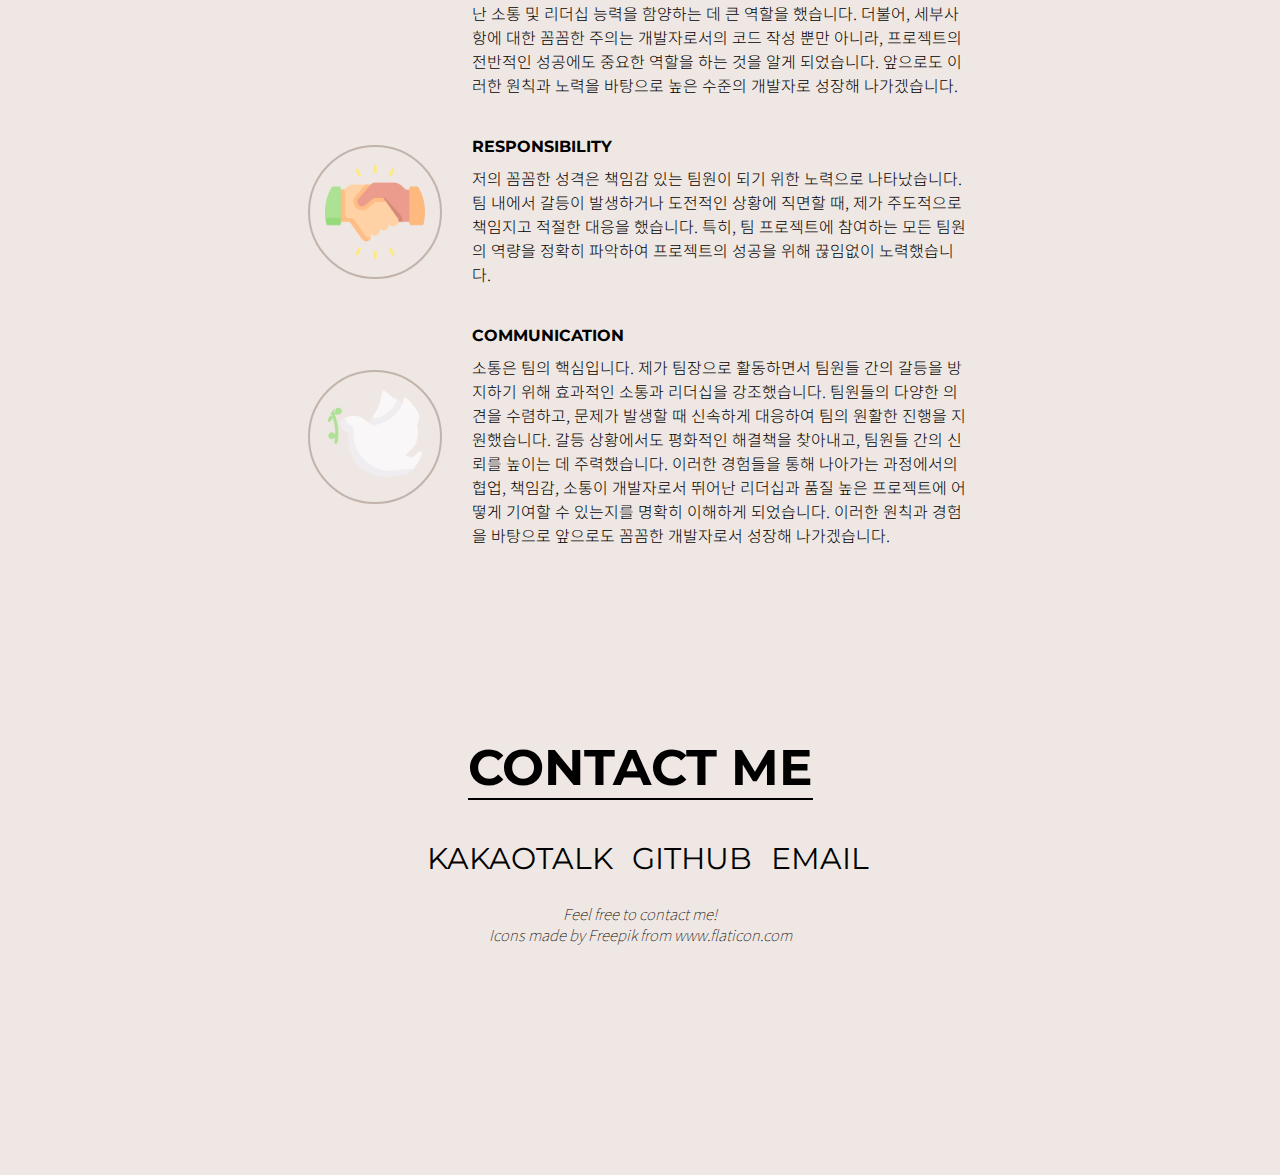
==== commit 8f039f8c: "인포수정-2" ====
--- a/info.html
+++ b/info.html
@@ -62,7 +62,11 @@
                 <img class="value-icon" src="/img/partnership.png">
                 <div class="value-intro">
                     <h4 class="value-name">RESPONSIBILITY</h4>
-                    <p class="value-exp">Lorem ipsum dolor sit amet consectetur adipisicing elit. Fuga labore ad, perspiciatis ipsa veritatis neque et nostrum porro iste magnam dolorum similique laborum doloribus in possimus eveniet dicta voluptatum est!</p>
+                    <p class="value-exp">
+                        저의 꼼꼼한 성격은 책임감 있는 팀원이 되기 위한 노력으로 나타났습니다. 팀 내에서 갈등이 발생하거나 도전적인 상황에 직면할 때, 
+                        제가 주도적으로 책임지고 적절한 대응을 했습니다.
+                        특히, 팀 프로젝트에 참여하는 모든 팀원의 역량을 정확히 파악하여 프로젝트의 성공을 위해 끊임없이 노력했습니다.
+                    </p>
                 </div>
             </div>
             <div class="value">
